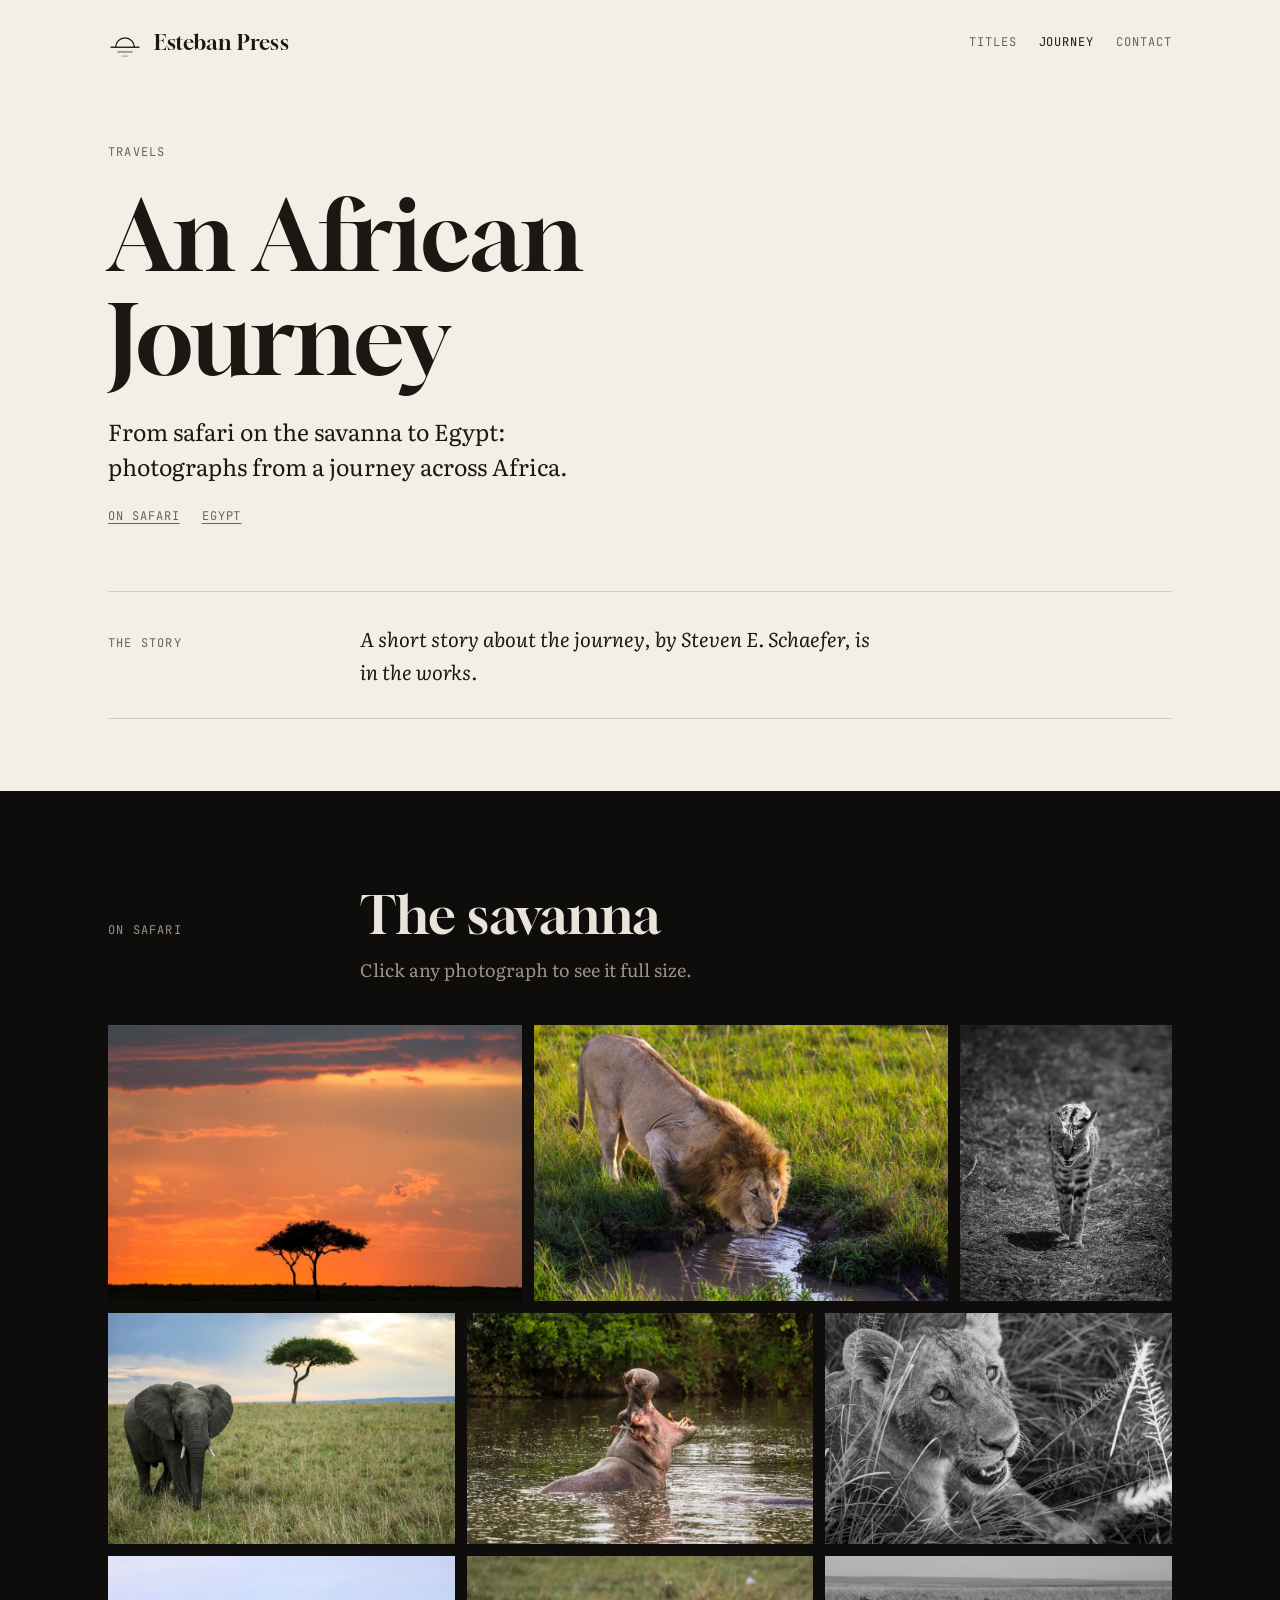
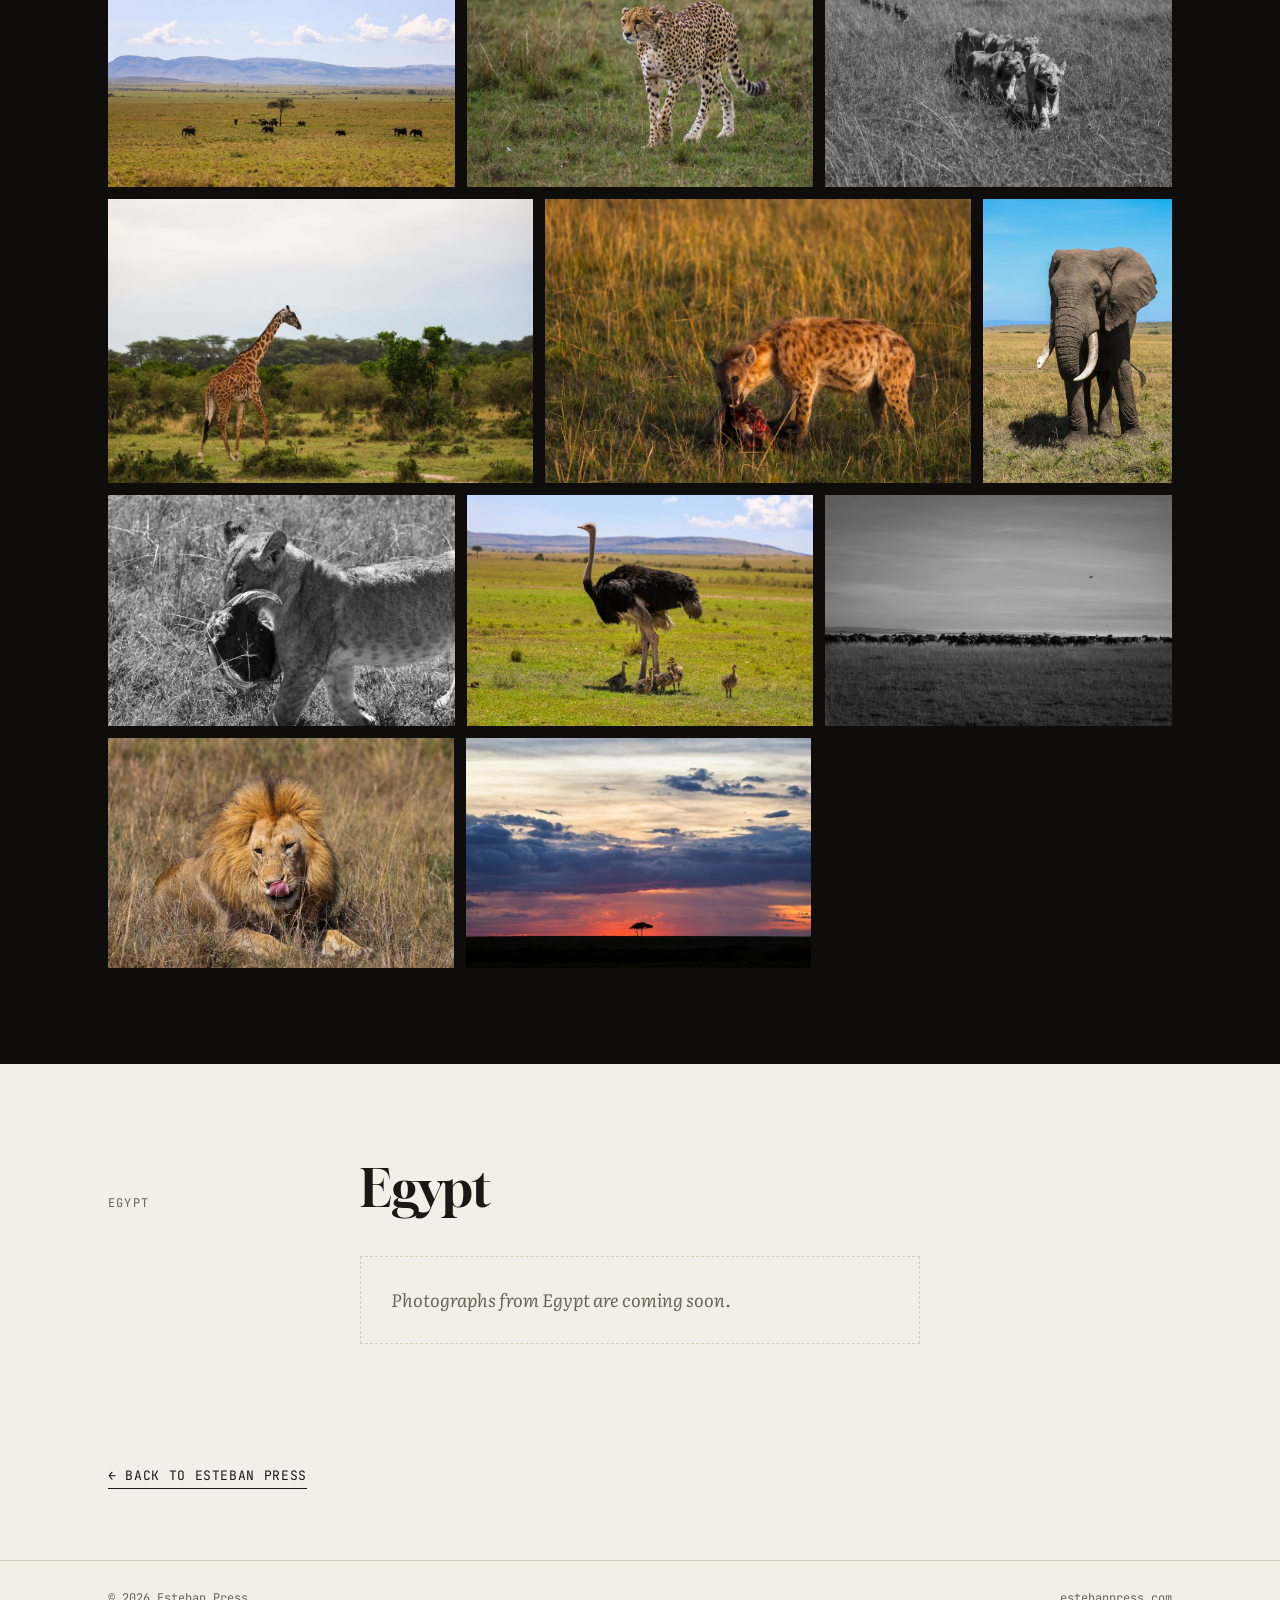
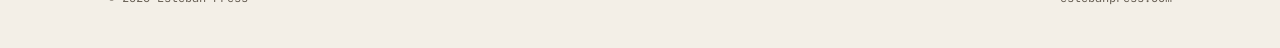
==== african-journey.html @ c2f4dcc4 "Move safari gallery to An African Journey page; feature it on home Adds african-journey.html (safari" ====
<!doctype html>
<html lang="en">
<head>
<meta charset="utf-8">
<meta name="viewport" content="width=device-width, initial-scale=1, viewport-fit=cover">
<title>An African Journey · Esteban Press</title>
<meta name="description" content="An African Journey: photographs from safari and from Egypt, and a short story to come, by Steven E. Schaefer.">
<link rel="preconnect" href="https://fonts.googleapis.com">
<link rel="preconnect" href="https://fonts.gstatic.com" crossorigin>
<link rel="stylesheet" href="https://fonts.googleapis.com/css2?family=Gloock&family=Literata:ital,opsz,wght@0,7..72,400;0,7..72,600;1,7..72,400&family=JetBrains+Mono:wght@400;500&display=swap">
<link rel="stylesheet" href="style.css">
</head>
<body>

<div class="wrap">
  <header class="top">
    <a class="mark" href="index.html" aria-label="Esteban Press, home">
      <svg viewBox="0 0 40 40" fill="none" stroke="currentColor" stroke-width="1.6" aria-hidden="true">
        <path d="M9 25a11 11 0 0 1 22 0" />
        <path d="M3 25h34" />
        <path d="M11 30.5h18" opacity=".55" />
        <path d="M16 35.5h8" opacity=".3" />
      </svg>
      <span>Esteban Press</span>
    </a>
    <nav aria-label="Sections">
      <a href="index.html#titles">Titles</a>
      <a href="african-journey.html" aria-current="page">Journey</a>
      <a href="index.html#contact" class="hide-sm">Contact</a>
    </nav>
  </header>

  <div class="page-intro" id="top">
    <span class="label">Travels</span>
    <h1>An African Journey</h1>
    <p>From safari on the savanna to Egypt: photographs from a journey across Africa.</p>
    <div class="chapters"><a href="#safari">On safari</a><a href="#egypt">Egypt</a></div>
  </div>

  <div class="story">
    <span class="label">The story</span>
    <p>A short story about the journey, by Steven E. Schaefer, is in the works.</p>
  </div>
</div>

<section class="gallery" id="safari" style="margin-top:72px">
  <div class="wrap">
    <div class="sec-head">
      <span class="label">On safari</span>
      <div>
        <h2>The savanna</h2>
        <p style="margin-top:12px">Click any photograph to see it full size.</p>
      </div>
    </div>
    <div class="grid">
      <button type="button" style="--r:1.500" data-full="images/gallery/acacia-sunset.jpg" data-cap="Acacia at sunset"><img src="images/gallery/acacia-sunset-sm.jpg" width="900" height="600" loading="lazy" alt="Two acacia trees silhouetted against an orange sunset sky."><span class="cap">Acacia at sunset</span></button>
      <button type="button" style="--r:1.500" data-full="images/gallery/lion-drinking.jpg" data-cap="Lion at a waterhole"><img src="images/gallery/lion-drinking-sm.jpg" width="900" height="600" loading="lazy" alt="A male lion crouched to drink at a muddy waterhole in green grass."><span class="cap">Lion at a waterhole</span></button>
      <button type="button" style="--r:0.767" data-full="images/gallery/serval.jpg" data-cap="Serval on the approach"><img src="images/gallery/serval-sm.jpg" width="690" height="900" loading="lazy" alt="A serval cat walking straight toward the camera, in black and white."><span class="cap">Serval on the approach</span></button>
      <button type="button" style="--r:1.500" data-full="images/gallery/elephant-acacia.jpg" data-cap="Elephant and acacia"><img src="images/gallery/elephant-acacia-sm.jpg" width="900" height="600" loading="lazy" alt="A young elephant in tall grass with a lone acacia tree behind it."><span class="cap">Elephant and acacia</span></button>
      <button type="button" style="--r:1.500" data-full="images/gallery/hippo.jpg" data-cap="Hippo in the river"><img src="images/gallery/hippo-sm.jpg" width="900" height="600" loading="lazy" alt="A hippo rising from a river with its jaws wide open."><span class="cap">Hippo in the river</span></button>
      <button type="button" style="--r:1.500" data-full="images/gallery/lioness-grass.jpg" data-cap="Young lion in the grass"><img src="images/gallery/lioness-grass-sm.jpg" width="900" height="600" loading="lazy" alt="Close portrait of a young lion lying in long grass, in black and white."><span class="cap">Young lion in the grass</span></button>
      <button type="button" style="--r:1.500" data-full="images/gallery/elephant-herd.jpg" data-cap="Herd crossing the plain"><img src="images/gallery/elephant-herd-sm.jpg" width="900" height="600" loading="lazy" alt="A herd of elephants spread across a wide plain beneath distant hills."><span class="cap">Herd crossing the plain</span></button>
      <button type="button" style="--r:1.500" data-full="images/gallery/cheetah.jpg" data-cap="Cheetah on the move"><img src="images/gallery/cheetah-sm.jpg" width="900" height="600" loading="lazy" alt="A cheetah walking through green grass, looking to one side."><span class="cap">Cheetah on the move</span></button>
      <button type="button" style="--r:1.500" data-full="images/gallery/pride-procession.jpg" data-cap="The pride in single file"><img src="images/gallery/pride-procession-sm.jpg" width="900" height="600" loading="lazy" alt="A pride of lions walking in single file through tall grass, in black and white."><span class="cap">The pride in single file</span></button>
      <button type="button" style="--r:1.500" data-full="images/gallery/giraffe.jpg" data-cap="Giraffe at the tree line"><img src="images/gallery/giraffe-sm.jpg" width="900" height="600" loading="lazy" alt="A giraffe walking along the edge of a line of trees."><span class="cap">Giraffe at the tree line</span></button>
      <button type="button" style="--r:1.500" data-full="images/gallery/hyena.jpg" data-cap="Hyena at first light"><img src="images/gallery/hyena-sm.jpg" width="900" height="600" loading="lazy" alt="A spotted hyena feeding in golden morning light."><span class="cap">Hyena at first light</span></button>
      <button type="button" style="--r:0.667" data-full="images/gallery/elephant-bull.jpg" data-cap="Bull elephant"><img src="images/gallery/elephant-bull-sm.jpg" width="600" height="900" loading="lazy" alt="A bull elephant with long tusks standing under a clear blue sky."><span class="cap">Bull elephant</span></button>
      <button type="button" style="--r:1.500" data-full="images/gallery/lion-warthog.jpg" data-cap="A young lion carries off its prize"><img src="images/gallery/lion-warthog-sm.jpg" width="900" height="600" loading="lazy" alt="A young lion carrying a warthog head with curved tusks, in black and white."><span class="cap">A young lion carries off its prize</span></button>
      <button type="button" style="--r:1.500" data-full="images/gallery/ostrich.jpg" data-cap="Ostrich and chicks"><img src="images/gallery/ostrich-sm.jpg" width="900" height="600" loading="lazy" alt="A male ostrich standing guard over five chicks."><span class="cap">Ostrich and chicks</span></button>
      <button type="button" style="--r:1.500" data-full="images/gallery/migration.jpg" data-cap="The herds on the move"><img src="images/gallery/migration-sm.jpg" width="900" height="600" loading="lazy" alt="A long line of wildebeest grazing across the plain, in black and white."><span class="cap">The herds on the move</span></button>
      <button type="button" style="--r:1.500" data-full="images/gallery/lion-resting.jpg" data-cap="After the meal"><img src="images/gallery/lion-resting-sm.jpg" width="900" height="600" loading="lazy" alt="A maned lion lying in dry grass, licking its nose."><span class="cap">After the meal</span></button>
      <button type="button" style="--r:1.500" data-full="images/gallery/storm-sunset.jpg" data-cap="Storm light over the plain"><img src="images/gallery/storm-sunset-sm.jpg" width="900" height="600" loading="lazy" alt="A lone acacia on the horizon beneath storm clouds at sunset."><span class="cap">Storm light over the plain</span></button>
    
    </div>
  </div>
</section>

<section id="egypt">
  <div class="wrap">
    <div class="sec-head">
      <span class="label">Egypt</span>
      <h2>Egypt</h2>
    </div>
    <p class="soon">Photographs from Egypt are coming soon.</p>
  </div>
</section>

<div class="wrap back"><a class="arrow-link" href="index.html">← Back to Esteban Press</a></div>

<dialog class="lb" id="lb" aria-label="Photo viewer">
  <div class="lb-inner">
    <img id="lb-img" alt="">
    <div class="lb-bar"><span id="lb-cap"></span><span id="lb-count"></span></div>
  </div>
  <button class="close" id="lb-close" aria-label="Close">✕</button>
  <button class="prev" id="lb-prev" aria-label="Previous photo">←</button>
  <button class="next" id="lb-next" aria-label="Next photo">→</button>
</dialog>

<footer>
  <div class="wrap"><span>© 2026 Esteban Press</span><span>estebanpress.com</span></div>
</footer>

<script>
(function () {
  var items = Array.prototype.slice.call(document.querySelectorAll('.grid button'));
  var lb = document.getElementById('lb'), img = document.getElementById('lb-img');
  var cap = document.getElementById('lb-cap'), count = document.getElementById('lb-count');
  var i = 0, startX = null;

  function show(n) {
    i = (n + items.length) % items.length;
    var b = items[i];
    img.src = b.dataset.full;
    img.alt = b.querySelector('img').alt;
    cap.textContent = b.dataset.cap;
    count.textContent = (i + 1) + ' / ' + items.length;
    var next = new Image(); next.src = items[(i + 1) % items.length].dataset.full;   // preload the next photo
  }
  items.forEach(function (b, n) {
    b.addEventListener('click', function () { show(n); if (lb.showModal) lb.showModal(); else lb.setAttribute('open', ''); });
  });
  document.getElementById('lb-close').addEventListener('click', function () { lb.close(); });
  document.getElementById('lb-prev').addEventListener('click', function () { show(i - 1); });
  document.getElementById('lb-next').addEventListener('click', function () { show(i + 1); });
  lb.addEventListener('keydown', function (e) {
    if (e.key === 'ArrowRight') show(i + 1);
    if (e.key === 'ArrowLeft') show(i - 1);
  });
  lb.addEventListener('click', function (e) { if (e.target === lb || e.target.classList.contains('lb-inner')) lb.close(); });
  lb.addEventListener('touchstart', function (e) { startX = e.touches[0].clientX; }, { passive: true });
  lb.addEventListener('touchend', function (e) {
    if (startX === null) return;
    var dx = e.changedTouches[0].clientX - startX; startX = null;
    if (Math.abs(dx) > 50) show(i + (dx < 0 ? 1 : -1));
  });
  lb.addEventListener('close', function () { items[i].focus(); });
})();
</script>
</body>
</html>
---- style.css ----
/* Esteban Press: quiet, editorial pages. Warm paper, ink, one sunset accent; shares type with the author site. */
:root {
  --paper: #F3EFE7;
  --surface: #EAE4D8;
  --ink: #1B1814;
  --muted: #6B6358;
  --line: #D6CDBD;
  --accent: #A9481F;
  --night: #0E0D0C;
  --night-ink: #E9E4DA;
  --night-muted: #9A9386;
  --display: "Gloock", "Bodoni 72", "Didot", Georgia, serif;
  --body: "Literata", "Iowan Old Style", Georgia, serif;
  --mono: "JetBrains Mono", ui-monospace, "SF Mono", Menlo, monospace;
}
@media (prefers-color-scheme: dark) {
  :root:not([data-theme="light"]) {
    --paper: #14120F; --surface: #1D1A16; --ink: #ECE6DB; --muted: #A39A8C; --line: #332E27; --accent: #E07A4A;
  }
}
:root[data-theme="dark"] {
  --paper: #14120F; --surface: #1D1A16; --ink: #ECE6DB; --muted: #A39A8C; --line: #332E27; --accent: #E07A4A;
}
* { box-sizing: border-box; }
html { scroll-behavior: smooth; }
@media (prefers-reduced-motion: reduce) { html { scroll-behavior: auto; } }
body { margin: 0; background: var(--paper); color: var(--ink); font-family: var(--body); font-size: 18px; line-height: 1.65; -webkit-font-smoothing: antialiased; }
a { color: inherit; text-underline-offset: 3px; }
a:hover { color: var(--accent); }
img { display: block; max-width: 100%; }
h1, h2, h3 { font-family: var(--display); font-weight: 400; line-height: 1.08; margin: 0; text-wrap: balance; }
.label { font-family: var(--mono); font-size: 12px; letter-spacing: .1em; text-transform: uppercase; color: var(--muted); }
.wrap { max-width: 1120px; margin: 0 auto; padding: 0 28px; }

/* Header */
header.top { display: flex; align-items: center; justify-content: space-between; gap: 20px; padding: 26px 0; }
.mark { display: flex; align-items: center; gap: 12px; text-decoration: none; }
.mark svg { width: 34px; height: 34px; color: var(--ink); }
.mark span { font-family: var(--display); font-size: 21px; letter-spacing: .01em; }
nav { display: flex; gap: 22px; }
nav a { font-family: var(--mono); font-size: 12px; letter-spacing: .08em; text-transform: uppercase; text-decoration: none; color: var(--muted); }

/* Opening statement */
.intro { padding: 64px 0 72px; display: grid; grid-template-columns: minmax(0, 1fr); gap: 26px; max-width: 860px; }
.intro h1 { font-size: clamp(54px, 9vw, 112px); letter-spacing: -.01em; }
.intro p { font-size: clamp(20px, 2.3vw, 25px); line-height: 1.5; margin: 0; max-width: 36ch; }
.intro p em { color: var(--accent); font-style: italic; }

/* Horizon band */
.horizon { position: relative; width: 100%; aspect-ratio: 2.4 / 1; min-height: 220px; overflow: hidden; background: var(--night); }
.horizon img { width: 100%; height: 100%; object-fit: cover; }
.horizon figcaption { position: absolute; right: 22px; bottom: 16px; font-family: var(--mono); font-size: 11px; letter-spacing: .08em; text-transform: uppercase; color: rgba(255,255,255,.72); }

/* Sections */
section { padding: 96px 0; }
.sec-head { display: grid; grid-template-columns: 220px minmax(0, 1fr); gap: 32px; align-items: baseline; margin-bottom: 40px; }
.sec-head h2 { font-size: clamp(34px, 4.6vw, 52px); }

/* Titles */
.title-card { display: grid; grid-template-columns: 260px minmax(0, 1fr); gap: 44px; align-items: center; margin-left: 252px; }
.title-card img { width: 100%; height: auto; aspect-ratio: 2 / 3; object-fit: cover; box-shadow: 0 2px 4px rgba(0,0,0,.15), 0 24px 48px -16px rgba(0,0,0,.45); }
.title-card h3 { font-size: clamp(32px, 4vw, 46px); margin: 8px 0 6px; }
.title-card .by { font-style: italic; color: var(--muted); margin: 0 0 18px; }
.title-card p { margin: 0 0 22px; max-width: 46ch; }
.btn { display: inline-block; font-family: var(--mono); font-size: 13px; letter-spacing: .04em; padding: 13px 20px; border: 1px solid var(--ink); background: var(--ink); color: var(--paper); text-decoration: none; }
.btn:hover { background: transparent; color: var(--ink); }
.btn.ghost { background: transparent; color: var(--ink); margin-left: 8px; }
.btn.ghost:hover { border-color: var(--accent); color: var(--accent); }
.more { margin: 56px 0 0 252px; padding-top: 22px; border-top: 1px solid var(--line); color: var(--muted); max-width: 640px; font-style: italic; }

/* Gallery: always dark so the photographs carry the colour */
.gallery { background: var(--night); color: var(--night-ink); }
.gallery .label { color: var(--night-muted); }
.gallery .sec-head p { margin: 0; color: var(--night-muted); max-width: 52ch; }
.grid { display: flex; flex-wrap: wrap; gap: 12px; }
.grid::after { content: ""; flex-grow: 999; }   /* keeps the last row from stretching */
.grid button { all: unset; display: block; flex: var(--r) 1 calc(var(--r) * 230px); aspect-ratio: var(--r); cursor: zoom-in; position: relative; overflow: hidden; background: #1A1816; }
.grid button:focus-visible { outline: 2px solid var(--accent); outline-offset: 3px; }
.grid img { width: 100%; height: 100%; object-fit: cover; transition: transform .6s ease, opacity .3s; }
.grid button:hover img { transform: scale(1.025); }
.grid .cap { position: absolute; left: 0; right: 0; bottom: 0; padding: 26px 14px 11px; font-family: var(--mono); font-size: 11px; letter-spacing: .06em; text-transform: uppercase; color: #F2EEE7; background: linear-gradient(transparent, rgba(0,0,0,.62)); opacity: 0; transition: opacity .3s; }
.grid button:hover .cap, .grid button:focus-visible .cap { opacity: 1; }
@media (hover: none) { .grid .cap { opacity: 1; } }

/* Lightbox */
dialog.lb { border: 0; padding: 0; margin: 0; width: 100vw; height: 100vh; max-width: 100vw; max-height: 100vh; background: rgba(8,7,6,.96); color: #EEE9E1; }
dialog.lb::backdrop { background: rgba(8,7,6,.96); }
.lb-inner { position: absolute; inset: 0; display: grid; grid-template-rows: 1fr auto; padding: 56px 72px 22px; }
.lb-inner img { width: 100%; height: 100%; object-fit: contain; min-height: 0; }
.lb-bar { display: flex; justify-content: space-between; align-items: baseline; gap: 16px; padding-top: 14px; font-family: var(--mono); font-size: 12px; letter-spacing: .06em; text-transform: uppercase; color: #B9B2A6; }
.lb button { all: unset; cursor: pointer; position: absolute; display: grid; place-items: center; width: 52px; height: 52px; color: #EEE9E1; font-family: var(--mono); font-size: 22px; border-radius: 50%; }
.lb button:hover, .lb button:focus-visible { background: rgba(255,255,255,.1); }
.lb .close { top: 8px; right: 12px; }
.lb .prev { left: 10px; top: calc(50% - 26px); }
.lb .next { right: 10px; top: calc(50% - 26px); }

/* Contact & footer */
.contact dl { margin: 0 0 0 252px; display: grid; grid-template-columns: auto 1fr; gap: 14px 40px; max-width: 640px; }
.contact dt { font-family: var(--mono); font-size: 12px; letter-spacing: .08em; text-transform: uppercase; color: var(--muted); padding-top: 5px; }
.contact dd { margin: 0; font-size: 20px; }
footer { border-top: 1px solid var(--line); padding: 28px 0 40px; }
footer .wrap { display: flex; justify-content: space-between; gap: 16px; flex-wrap: wrap; font-family: var(--mono); font-size: 12px; color: var(--muted); }

@media (max-width: 860px) {
  .grid { gap: 8px; } .grid button { flex-basis: calc(var(--r) * 100px); }
  .wrap { padding: 0 20px; }
  nav { gap: 14px; }
  nav a.hide-sm { display: none; }
  .intro { padding: 36px 0 52px; }
  section { padding: 68px 0; }
  .sec-head { grid-template-columns: 1fr; gap: 10px; margin-bottom: 30px; }
  .title-card { grid-template-columns: 1fr; margin-left: 0; gap: 28px; }
  .title-card img { max-width: 240px; }
  .more, .contact dl { margin-left: 0; }
  .contact dl { grid-template-columns: 1fr; gap: 4px; }
  .contact dd { margin-bottom: 14px; }
  .lb-inner { padding: 56px 10px 18px; }
  .lb .prev, .lb .next { top: auto; bottom: 6px; }
  .lb .prev { left: auto; right: 70px; }
  .lb-bar { padding-right: 130px; }
}
@media (max-width: 420px) { .btn.ghost { margin: 10px 0 0; } }

/* Journey feature on the home page */
.feature { display: grid; grid-template-columns: minmax(0, 1.3fr) minmax(0, 1fr); gap: 52px; align-items: center; }
.feature .pic { display: block; overflow: hidden; background: var(--surface); }
.feature .pic img { width: 100%; height: auto; aspect-ratio: 3 / 2; object-fit: cover; transition: transform .9s ease; }
.feature .pic:hover img { transform: scale(1.02); }
.feature h2 { font-size: clamp(34px, 4.6vw, 52px); margin: 10px 0 18px; }
.feature p { margin: 0 0 26px; max-width: 40ch; }
.arrow-link { font-family: var(--mono); font-size: 13px; letter-spacing: .05em; text-transform: uppercase; text-decoration: none; border-bottom: 1px solid currentColor; padding-bottom: 4px; }

/* Journey page */
nav a[aria-current="page"] { color: var(--ink); }
.page-intro { padding: 56px 0 64px; display: grid; gap: 22px; max-width: 820px; }
.page-intro h1 { font-size: clamp(48px, 8vw, 96px); }
.page-intro p { font-size: clamp(19px, 2.1vw, 23px); line-height: 1.55; margin: 0; max-width: 40ch; }
.chapters { display: flex; gap: 22px; flex-wrap: wrap; }
.chapters a { font-family: var(--mono); font-size: 12px; letter-spacing: .08em; text-transform: uppercase; color: var(--muted); }
.story { border-top: 1px solid var(--line); border-bottom: 1px solid var(--line); padding: 30px 0; display: grid; grid-template-columns: 220px minmax(0, 1fr); gap: 32px; align-items: baseline; }
.story p { margin: 0; font-style: italic; font-size: 20px; max-width: 48ch; }
.soon { margin-left: 252px; max-width: 560px; padding: 28px 30px; border: 1px dashed var(--line); color: var(--muted); font-style: italic; }
.back { padding-bottom: 72px; }

@media (max-width: 860px) {
  .feature { grid-template-columns: 1fr; gap: 26px; }
  .page-intro { padding: 32px 0 44px; }
  .story { grid-template-columns: 1fr; gap: 8px; }
  .soon { margin-left: 0; }
}
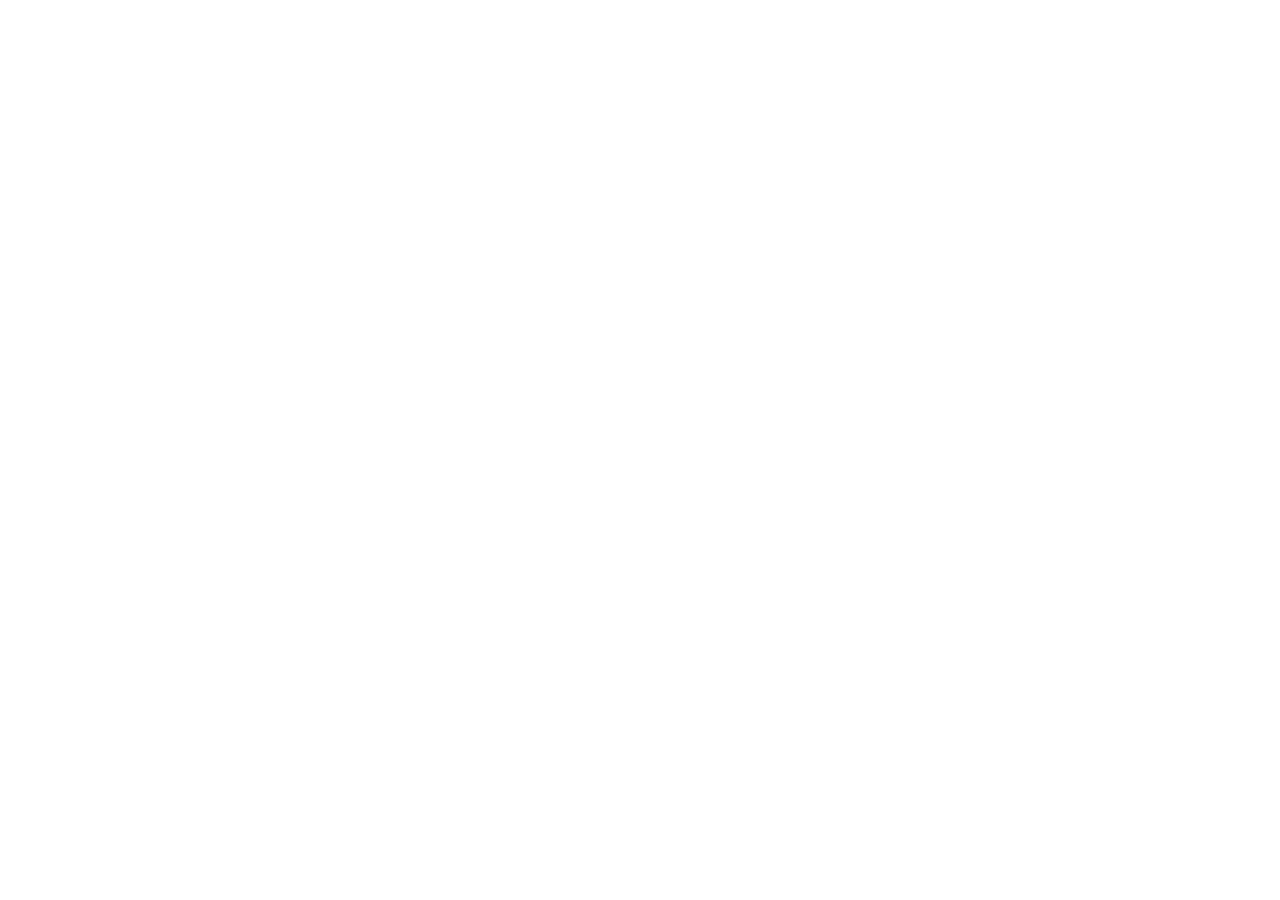
==== commit 38fbda9b: "Simplify to a one-page imprint; forward journey page to author site Co-Authored-By: Claude Opus 5.5 " ====
--- a/african-journey.html
+++ b/african-journey.html
@@ -1,141 +1,7 @@
 <!doctype html>
-<html lang="en">
-<head>
-<meta charset="utf-8">
-<meta name="viewport" content="width=device-width, initial-scale=1, viewport-fit=cover">
-<title>An African Journey · Esteban Press</title>
-<meta name="description" content="An African Journey: photographs from safari and from Egypt, and a short story to come, by Steven E. Schaefer.">
-<link rel="preconnect" href="https://fonts.googleapis.com">
-<link rel="preconnect" href="https://fonts.gstatic.com" crossorigin>
-<link rel="stylesheet" href="https://fonts.googleapis.com/css2?family=Gloock&family=Literata:ital,opsz,wght@0,7..72,400;0,7..72,600;1,7..72,400&family=JetBrains+Mono:wght@400;500&display=swap">
-<link rel="stylesheet" href="style.css">
-</head>
-<body>
-
-<div class="wrap">
-  <header class="top">
-    <a class="mark" href="index.html" aria-label="Esteban Press, home">
-      <svg viewBox="0 0 40 40" fill="none" stroke="currentColor" stroke-width="1.6" aria-hidden="true">
-        <path d="M9 25a11 11 0 0 1 22 0" />
-        <path d="M3 25h34" />
-        <path d="M11 30.5h18" opacity=".55" />
-        <path d="M16 35.5h8" opacity=".3" />
-      </svg>
-      <span>Esteban Press</span>
-    </a>
-    <nav aria-label="Sections">
-      <a href="index.html#titles">Titles</a>
-      <a href="african-journey.html" aria-current="page">Journey</a>
-      <a href="index.html#contact" class="hide-sm">Contact</a>
-    </nav>
-  </header>
-
-  <div class="page-intro" id="top">
-    <span class="label">Travels</span>
-    <h1>An African Journey</h1>
-    <p>From safari on the savanna to Egypt: photographs from a journey across Africa.</p>
-    <div class="chapters"><a href="#safari">On safari</a><a href="#egypt">Egypt</a></div>
-  </div>
-
-  <div class="story">
-    <span class="label">The story</span>
-    <p>A short story about the journey, by Steven E. Schaefer, is in the works.</p>
-  </div>
-</div>
-
-<section class="gallery" id="safari" style="margin-top:72px">
-  <div class="wrap">
-    <div class="sec-head">
-      <span class="label">On safari</span>
-      <div>
-        <h2>The savanna</h2>
-        <p style="margin-top:12px">Click any photograph to see it full size.</p>
-      </div>
-    </div>
-    <div class="grid">
-      <button type="button" style="--r:1.500" data-full="images/gallery/acacia-sunset.jpg" data-cap="Acacia at sunset"><img src="images/gallery/acacia-sunset-sm.jpg" width="900" height="600" loading="lazy" alt="Two acacia trees silhouetted against an orange sunset sky."><span class="cap">Acacia at sunset</span></button>
-      <button type="button" style="--r:1.500" data-full="images/gallery/lion-drinking.jpg" data-cap="Lion at a waterhole"><img src="images/gallery/lion-drinking-sm.jpg" width="900" height="600" loading="lazy" alt="A male lion crouched to drink at a muddy waterhole in green grass."><span class="cap">Lion at a waterhole</span></button>
-      <button type="button" style="--r:0.767" data-full="images/gallery/serval.jpg" data-cap="Serval on the approach"><img src="images/gallery/serval-sm.jpg" width="690" height="900" loading="lazy" alt="A serval cat walking straight toward the camera, in black and white."><span class="cap">Serval on the approach</span></button>
-      <button type="button" style="--r:1.500" data-full="images/gallery/elephant-acacia.jpg" data-cap="Elephant and acacia"><img src="images/gallery/elephant-acacia-sm.jpg" width="900" height="600" loading="lazy" alt="A young elephant in tall grass with a lone acacia tree behind it."><span class="cap">Elephant and acacia</span></button>
-      <button type="button" style="--r:1.500" data-full="images/gallery/hippo.jpg" data-cap="Hippo in the river"><img src="images/gallery/hippo-sm.jpg" width="900" height="600" loading="lazy" alt="A hippo rising from a river with its jaws wide open."><span class="cap">Hippo in the river</span></button>
-      <button type="button" style="--r:1.500" data-full="images/gallery/lioness-grass.jpg" data-cap="Young lion in the grass"><img src="images/gallery/lioness-grass-sm.jpg" width="900" height="600" loading="lazy" alt="Close portrait of a young lion lying in long grass, in black and white."><span class="cap">Young lion in the grass</span></button>
-      <button type="button" style="--r:1.500" data-full="images/gallery/elephant-herd.jpg" data-cap="Herd crossing the plain"><img src="images/gallery/elephant-herd-sm.jpg" width="900" height="600" loading="lazy" alt="A herd of elephants spread across a wide plain beneath distant hills."><span class="cap">Herd crossing the plain</span></button>
-      <button type="button" style="--r:1.500" data-full="images/gallery/cheetah.jpg" data-cap="Cheetah on the move"><img src="images/gallery/cheetah-sm.jpg" width="900" height="600" loading="lazy" alt="A cheetah walking through green grass, looking to one side."><span class="cap">Cheetah on the move</span></button>
-      <button type="button" style="--r:1.500" data-full="images/gallery/pride-procession.jpg" data-cap="The pride in single file"><img src="images/gallery/pride-procession-sm.jpg" width="900" height="600" loading="lazy" alt="A pride of lions walking in single file through tall grass, in black and white."><span class="cap">The pride in single file</span></button>
-      <button type="button" style="--r:1.500" data-full="images/gallery/giraffe.jpg" data-cap="Giraffe at the tree line"><img src="images/gallery/giraffe-sm.jpg" width="900" height="600" loading="lazy" alt="A giraffe walking along the edge of a line of trees."><span class="cap">Giraffe at the tree line</span></button>
-      <button type="button" style="--r:1.500" data-full="images/gallery/hyena.jpg" data-cap="Hyena at first light"><img src="images/gallery/hyena-sm.jpg" width="900" height="600" loading="lazy" alt="A spotted hyena feeding in golden morning light."><span class="cap">Hyena at first light</span></button>
-      <button type="button" style="--r:0.667" data-full="images/gallery/elephant-bull.jpg" data-cap="Bull elephant"><img src="images/gallery/elephant-bull-sm.jpg" width="600" height="900" loading="lazy" alt="A bull elephant with long tusks standing under a clear blue sky."><span class="cap">Bull elephant</span></button>
-      <button type="button" style="--r:1.500" data-full="images/gallery/lion-warthog.jpg" data-cap="A young lion carries off its prize"><img src="images/gallery/lion-warthog-sm.jpg" width="900" height="600" loading="lazy" alt="A young lion carrying a warthog head with curved tusks, in black and white."><span class="cap">A young lion carries off its prize</span></button>
-      <button type="button" style="--r:1.500" data-full="images/gallery/ostrich.jpg" data-cap="Ostrich and chicks"><img src="images/gallery/ostrich-sm.jpg" width="900" height="600" loading="lazy" alt="A male ostrich standing guard over five chicks."><span class="cap">Ostrich and chicks</span></button>
-      <button type="button" style="--r:1.500" data-full="images/gallery/migration.jpg" data-cap="The herds on the move"><img src="images/gallery/migration-sm.jpg" width="900" height="600" loading="lazy" alt="A long line of wildebeest grazing across the plain, in black and white."><span class="cap">The herds on the move</span></button>
-      <button type="button" style="--r:1.500" data-full="images/gallery/lion-resting.jpg" data-cap="After the meal"><img src="images/gallery/lion-resting-sm.jpg" width="900" height="600" loading="lazy" alt="A maned lion lying in dry grass, licking its nose."><span class="cap">After the meal</span></button>
-      <button type="button" style="--r:1.500" data-full="images/gallery/storm-sunset.jpg" data-cap="Storm light over the plain"><img src="images/gallery/storm-sunset-sm.jpg" width="900" height="600" loading="lazy" alt="A lone acacia on the horizon beneath storm clouds at sunset."><span class="cap">Storm light over the plain</span></button>
-    
-    </div>
-  </div>
-</section>
-
-<section id="egypt">
-  <div class="wrap">
-    <div class="sec-head">
-      <span class="label">Egypt</span>
-      <h2>Egypt</h2>
-    </div>
-    <p class="soon">Photographs from Egypt are coming soon.</p>
-  </div>
-</section>
-
-<div class="wrap back"><a class="arrow-link" href="index.html">← Back to Esteban Press</a></div>
-
-<dialog class="lb" id="lb" aria-label="Photo viewer">
-  <div class="lb-inner">
-    <img id="lb-img" alt="">
-    <div class="lb-bar"><span id="lb-cap"></span><span id="lb-count"></span></div>
-  </div>
-  <button class="close" id="lb-close" aria-label="Close">✕</button>
-  <button class="prev" id="lb-prev" aria-label="Previous photo">←</button>
-  <button class="next" id="lb-next" aria-label="Next photo">→</button>
-</dialog>
-
-<footer>
-  <div class="wrap"><span>© 2026 Esteban Press</span><span>estebanpress.com</span></div>
-</footer>
-
-<script>
-(function () {
-  var items = Array.prototype.slice.call(document.querySelectorAll('.grid button'));
-  var lb = document.getElementById('lb'), img = document.getElementById('lb-img');
-  var cap = document.getElementById('lb-cap'), count = document.getElementById('lb-count');
-  var i = 0, startX = null;
-
-  function show(n) {
-    i = (n + items.length) % items.length;
-    var b = items[i];
-    img.src = b.dataset.full;
-    img.alt = b.querySelector('img').alt;
-    cap.textContent = b.dataset.cap;
-    count.textContent = (i + 1) + ' / ' + items.length;
-    var next = new Image(); next.src = items[(i + 1) % items.length].dataset.full;   // preload the next photo
-  }
-  items.forEach(function (b, n) {
-    b.addEventListener('click', function () { show(n); if (lb.showModal) lb.showModal(); else lb.setAttribute('open', ''); });
-  });
-  document.getElementById('lb-close').addEventListener('click', function () { lb.close(); });
-  document.getElementById('lb-prev').addEventListener('click', function () { show(i - 1); });
-  document.getElementById('lb-next').addEventListener('click', function () { show(i + 1); });
-  lb.addEventListener('keydown', function (e) {
-    if (e.key === 'ArrowRight') show(i + 1);
-    if (e.key === 'ArrowLeft') show(i - 1);
-  });
-  lb.addEventListener('click', function (e) { if (e.target === lb || e.target.classList.contains('lb-inner')) lb.close(); });
-  lb.addEventListener('touchstart', function (e) { startX = e.touches[0].clientX; }, { passive: true });
-  lb.addEventListener('touchend', function (e) {
-    if (startX === null) return;
-    var dx = e.changedTouches[0].clientX - startX; startX = null;
-    if (Math.abs(dx) > 50) show(i + (dx < 0 ? 1 : -1));
-  });
-  lb.addEventListener('close', function () { items[i].focus(); });
-})();
-</script>
-</body>
-</html>
+<html lang="en"><head><meta charset="utf-8"><meta name="viewport" content="width=device-width, initial-scale=1">
+<title>An African Journey</title>
+<meta http-equiv="refresh" content="0; url=https://steveneschaefer.github.io/author-site/african-journey.html">
+<link rel="canonical" href="https://steveneschaefer.github.io/author-site/african-journey.html">
+<style>body{font-family:Georgia,serif;background:#F3EFE7;color:#1B1814;margin:0;padding:40px 20px}</style>
+</head><body><p>An African Journey has moved to <a href="https://steveneschaefer.github.io/author-site/african-journey.html">Steven E. Schaefer's site</a>.</p></body></html>
